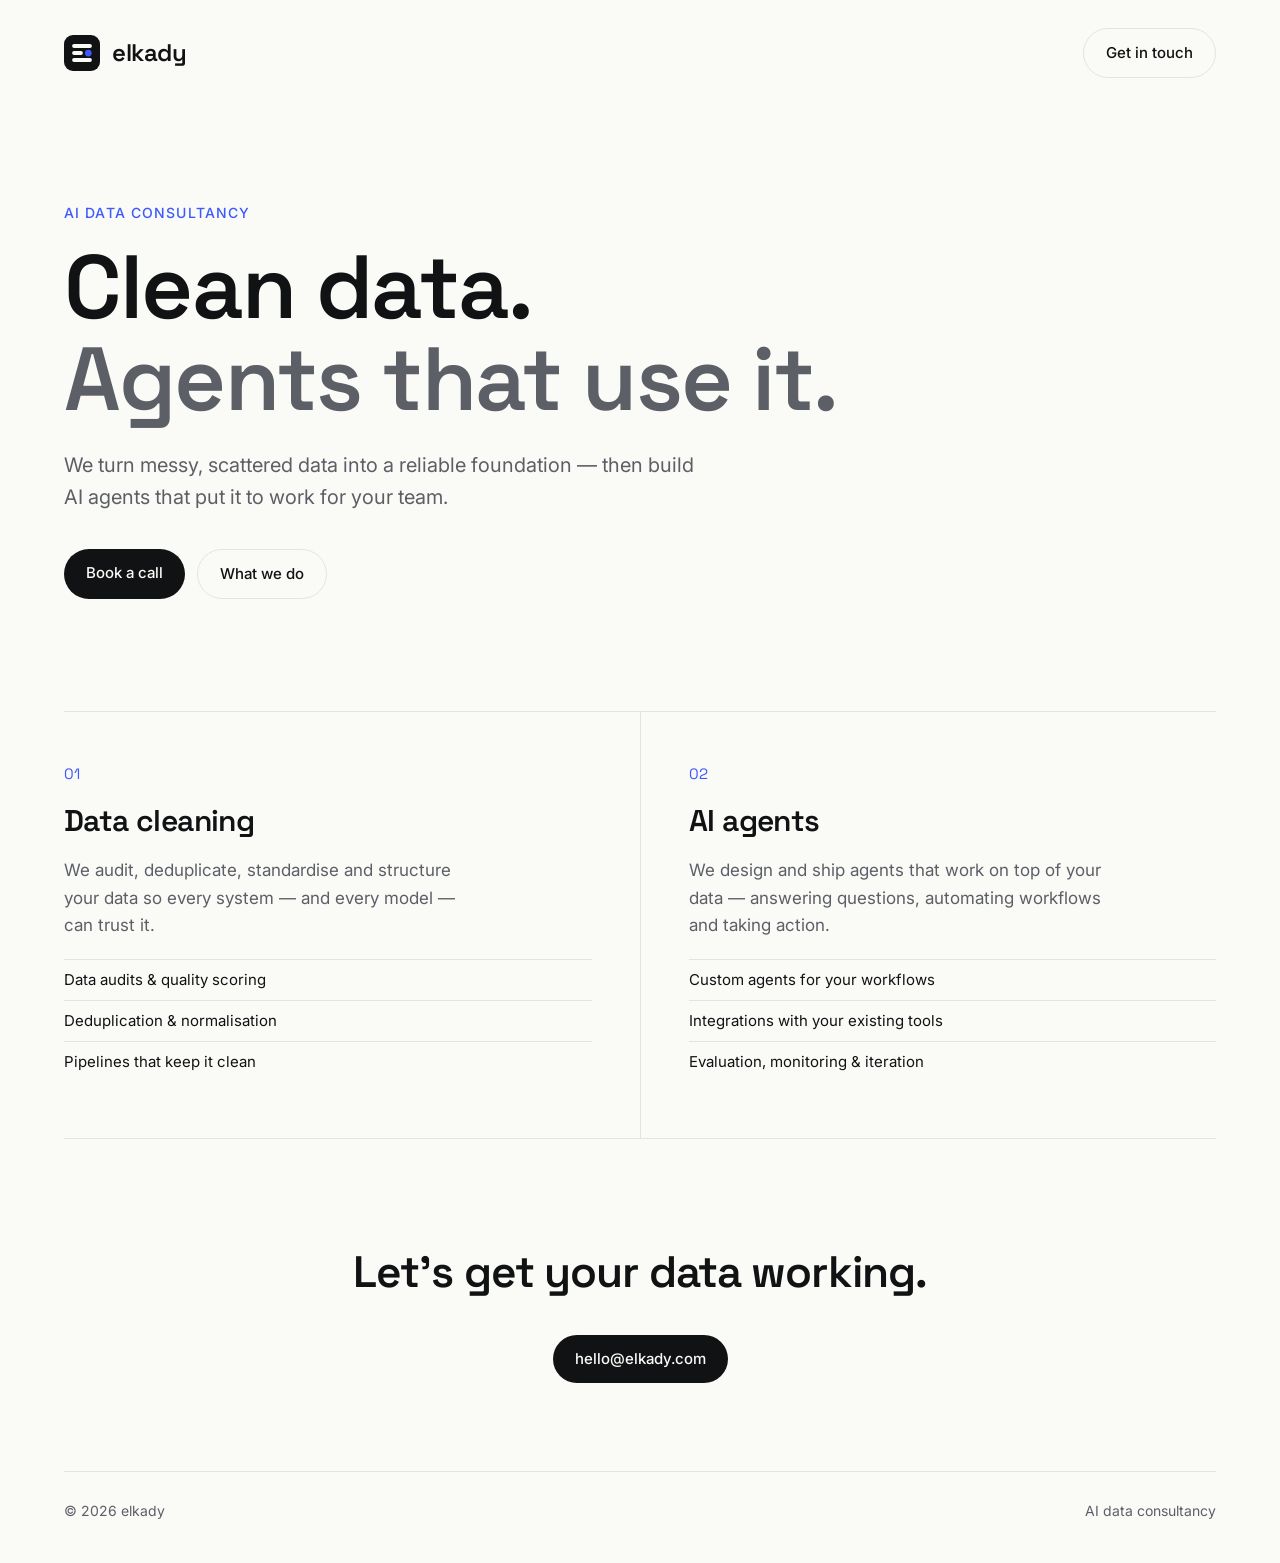
==== index.html @ a99ce864 "Add elkady landing page and logo Co-Authored-By: Claude Opus 5.5 (1M context) <noreply@anthropic.com" ====
<!doctype html>
<html lang="en">
<head>
  <meta charset="utf-8">
  <meta name="viewport" content="width=device-width, initial-scale=1">
  <title>elkady — AI Data Consultancy</title>
  <meta name="description" content="elkady cleans your data and builds AI agents that put it to work.">
  <link rel="icon" href="logo-mark.svg" type="image/svg+xml">
  <link rel="preconnect" href="https://fonts.googleapis.com">
  <link rel="preconnect" href="https://fonts.gstatic.com" crossorigin>
  <link href="https://fonts.googleapis.com/css2?family=Space+Grotesk:wght@500;600&family=Inter:wght@400;500&display=swap" rel="stylesheet">
  <style>
    :root {
      --bg: #FAFAF7;
      --ink: #111214;
      --muted: #5C5F66;
      --line: #E4E4DF;
      --accent: #3D5AFE;
      --tile: #111214;
      --tile-ink: #FAFAF7;
    }
    @media (prefers-color-scheme: dark) {
      :root:not([data-theme="light"]) {
        --bg: #0E0F11;
        --ink: #F2F2EE;
        --muted: #9A9DA4;
        --line: #24262A;
        --accent: #6B83FF;
        --tile: #F2F2EE;
        --tile-ink: #0E0F11;
      }
    }

    * { box-sizing: border-box; margin: 0; }
    body {
      background: var(--bg);
      color: var(--ink);
      font: 400 17px/1.6 Inter, system-ui, sans-serif;
      -webkit-font-smoothing: antialiased;
    }
    .wrap { padding: 0 clamp(24px, 5vw, 80px); }
    h1, h2, h3, .wordmark { font-family: "Space Grotesk", Inter, sans-serif; letter-spacing: -0.02em; }
    a { color: inherit; }

    /* Nav */
    nav { display: flex; align-items: center; justify-content: space-between; padding: 28px 0; }
    .brand { display: flex; align-items: center; gap: 12px; text-decoration: none; }
    .wordmark { font-size: 24px; font-weight: 600; }
    .mark .tile { fill: var(--tile); }
    .mark .row { fill: var(--tile-ink); }
    .mark .node { fill: var(--accent); }

    .btn {
      display: inline-block; padding: 12px 22px; border-radius: 999px;
      background: var(--ink); color: var(--bg); text-decoration: none;
      font-weight: 500; font-size: 15px; transition: opacity .15s;
    }
    .btn:hover { opacity: .85; }
    .btn.ghost { background: transparent; color: var(--ink); border: 1px solid var(--line); }

    /* Hero */
    .hero { padding: 96px 0 112px; }
    .eyebrow { color: var(--accent); font-weight: 500; font-size: 14px; letter-spacing: .08em; text-transform: uppercase; }
    h1 { font-size: clamp(44px, 7vw, 120px); line-height: 1.02; font-weight: 600; margin: 18px 0 24px; }
    h1 span { color: var(--muted); }
    .lede { font-size: 20px; color: var(--muted); max-width: 640px; }
    .actions { display: flex; gap: 12px; flex-wrap: wrap; margin-top: 36px; }

    /* Services */
    .services { display: grid; grid-template-columns: 1fr 1fr; border-top: 1px solid var(--line); }
    .service { padding: 48px 48px 56px 0; }
    .service + .service { padding: 48px 0 56px 48px; border-left: 1px solid var(--line); }
    .num { font-family: "Space Grotesk", sans-serif; color: var(--accent); font-size: 15px; }
    h2 { font-size: 30px; font-weight: 600; margin: 10px 0 12px; }
    .service p { color: var(--muted); max-width: 420px; }
    .service ul { list-style: none; padding: 0; margin-top: 20px; }
    .service li { padding: 8px 0; border-top: 1px solid var(--line); font-size: 15px; }

    /* CTA + footer */
    .cta { border-top: 1px solid var(--line); padding: 88px 0; text-align: center; }
    .cta h2 { font-size: clamp(30px, 5vw, 44px); margin-bottom: 28px; }
    footer { border-top: 1px solid var(--line); padding: 28px 0 40px; color: var(--muted); font-size: 14px; display: flex; justify-content: space-between; gap: 16px; flex-wrap: wrap; }

    @media (max-width: 720px) {
      .wrap { padding: 0 16px; }
      .hero { padding: 56px 0 72px; }
      .services { grid-template-columns: 1fr; }
      .service, .service + .service { padding: 40px 0; border-left: 0; }
      .service + .service { border-top: 1px solid var(--line); }
      nav .btn { display: none; }
    }
  </style>
</head>
<body>
  <div class="wrap">
    <nav>
      <a class="brand" href="#" aria-label="elkady home">
        <svg class="mark" width="36" height="36" viewBox="0 0 40 40" aria-hidden="true">
          <rect class="tile" width="40" height="40" rx="10"/>
          <rect class="row" x="9" y="10" width="22" height="4.5" rx="2.25"/>
          <rect class="row" x="9" y="17.75" width="12" height="4.5" rx="2.25"/>
          <circle class="node" cx="27" cy="20" r="3.75"/>
          <rect class="row" x="9" y="25.5" width="22" height="4.5" rx="2.25"/>
        </svg>
        <span class="wordmark">elkady</span>
      </a>
      <a class="btn ghost" href="mailto:hello@elkady.com">Get in touch</a>
    </nav>

    <section class="hero">
      <p class="eyebrow">AI Data Consultancy</p>
      <h1>Clean data.<br><span>Agents that use it.</span></h1>
      <p class="lede">We turn messy, scattered data into a reliable foundation — then build AI agents that put it to work for your team.</p>
      <div class="actions">
        <a class="btn" href="mailto:hello@elkady.com">Book a call</a>
        <a class="btn ghost" href="#services">What we do</a>
      </div>
    </section>

    <section class="services" id="services">
      <div class="service">
        <span class="num">01</span>
        <h2>Data cleaning</h2>
        <p>We audit, deduplicate, standardise and structure your data so every system — and every model — can trust it.</p>
        <ul>
          <li>Data audits &amp; quality scoring</li>
          <li>Deduplication &amp; normalisation</li>
          <li>Pipelines that keep it clean</li>
        </ul>
      </div>
      <div class="service">
        <span class="num">02</span>
        <h2>AI agents</h2>
        <p>We design and ship agents that work on top of your data — answering questions, automating workflows and taking action.</p>
        <ul>
          <li>Custom agents for your workflows</li>
          <li>Integrations with your existing tools</li>
          <li>Evaluation, monitoring &amp; iteration</li>
        </ul>
      </div>
    </section>

    <section class="cta">
      <h2>Let's get your data working.</h2>
      <a class="btn" href="mailto:hello@elkady.com">hello@elkady.com</a>
    </section>

    <footer>
      <span>© 2026 elkady</span>
      <span>AI data consultancy</span>
    </footer>
  </div>
</body>
</html>
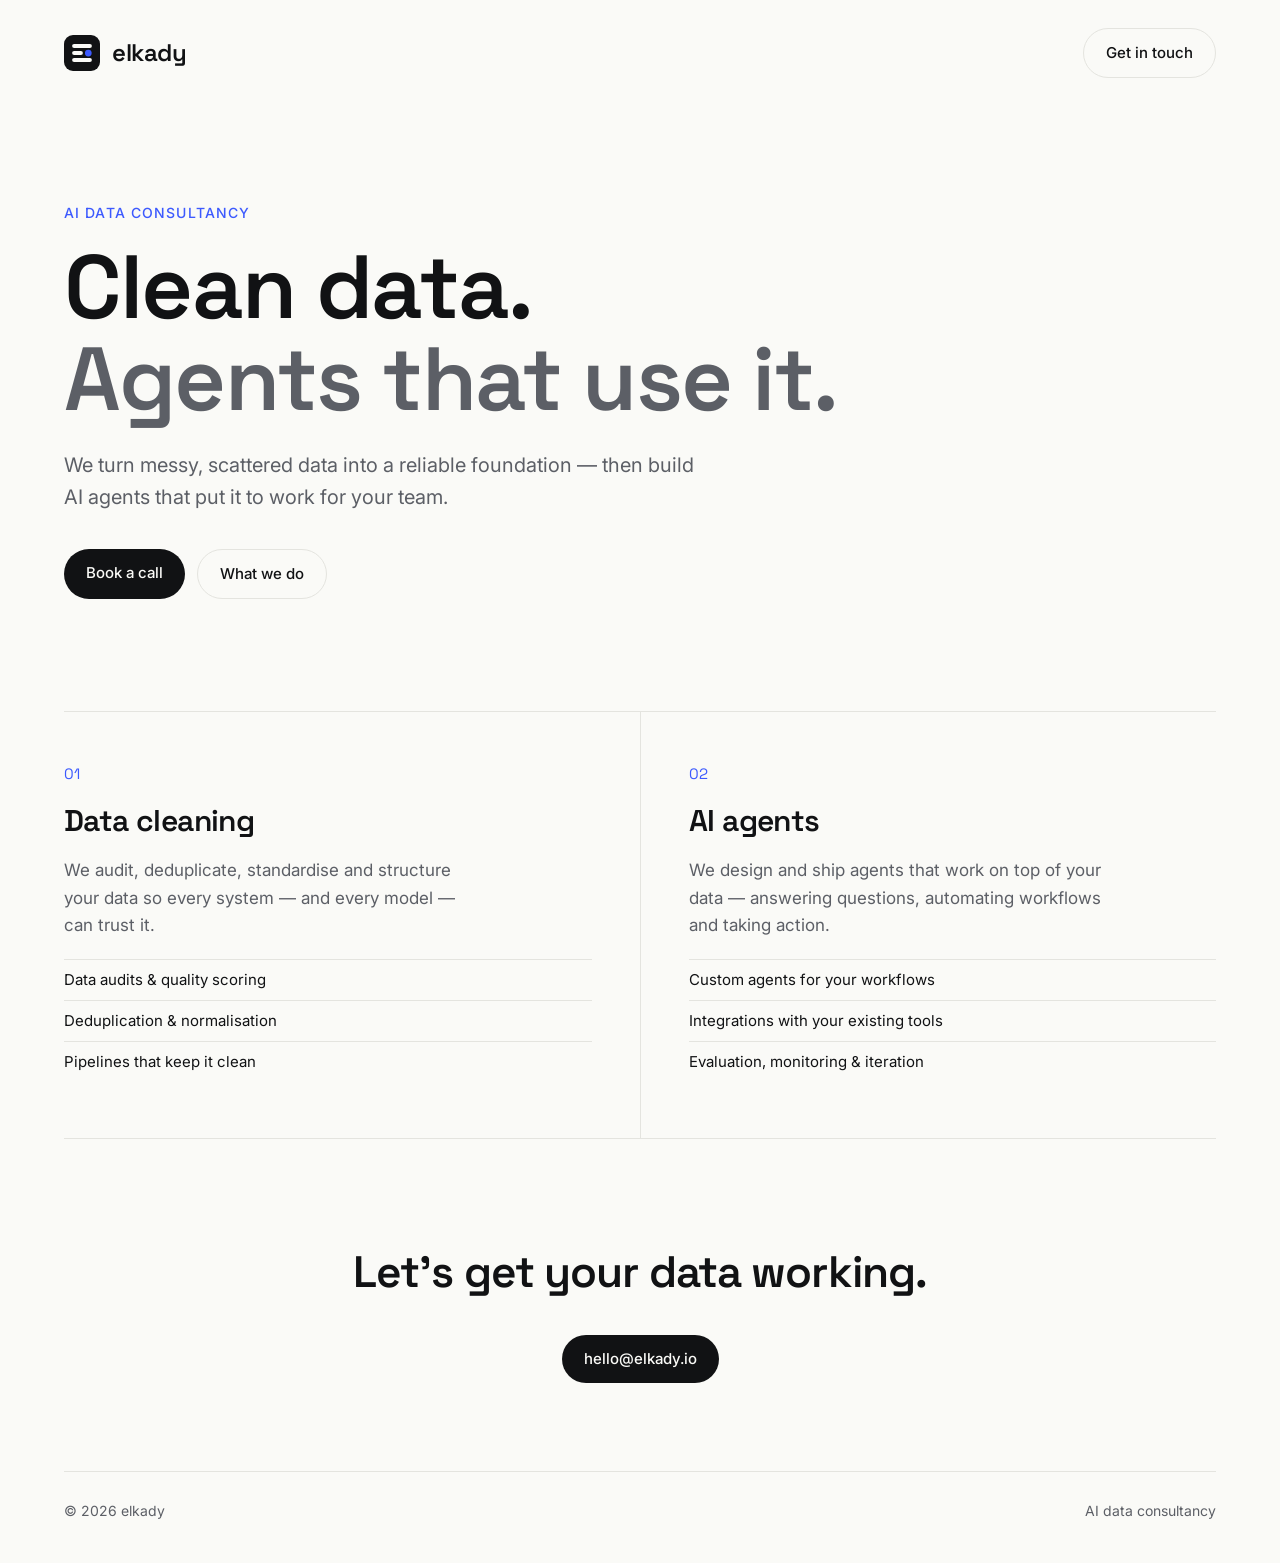
==== commit a3dae01b: "Add CNAME for elkady.io and use elkady.io contact email Co-Authored-By: Claude Opus 5.5 (1M context)" ====
--- a/index.html
+++ b/index.html
@@ -104,7 +104,7 @@
         </svg>
         <span class="wordmark">elkady</span>
       </a>
-      <a class="btn ghost" href="mailto:hello@elkady.com">Get in touch</a>
+      <a class="btn ghost" href="mailto:hello@elkady.io">Get in touch</a>
     </nav>
 
     <section class="hero">
@@ -112,7 +112,7 @@
       <h1>Clean data.<br><span>Agents that use it.</span></h1>
       <p class="lede">We turn messy, scattered data into a reliable foundation — then build AI agents that put it to work for your team.</p>
       <div class="actions">
-        <a class="btn" href="mailto:hello@elkady.com">Book a call</a>
+        <a class="btn" href="mailto:hello@elkady.io">Book a call</a>
         <a class="btn ghost" href="#services">What we do</a>
       </div>
     </section>
@@ -142,7 +142,7 @@
 
     <section class="cta">
       <h2>Let's get your data working.</h2>
-      <a class="btn" href="mailto:hello@elkady.com">hello@elkady.com</a>
+      <a class="btn" href="mailto:hello@elkady.io">hello@elkady.io</a>
     </section>
 
     <footer>
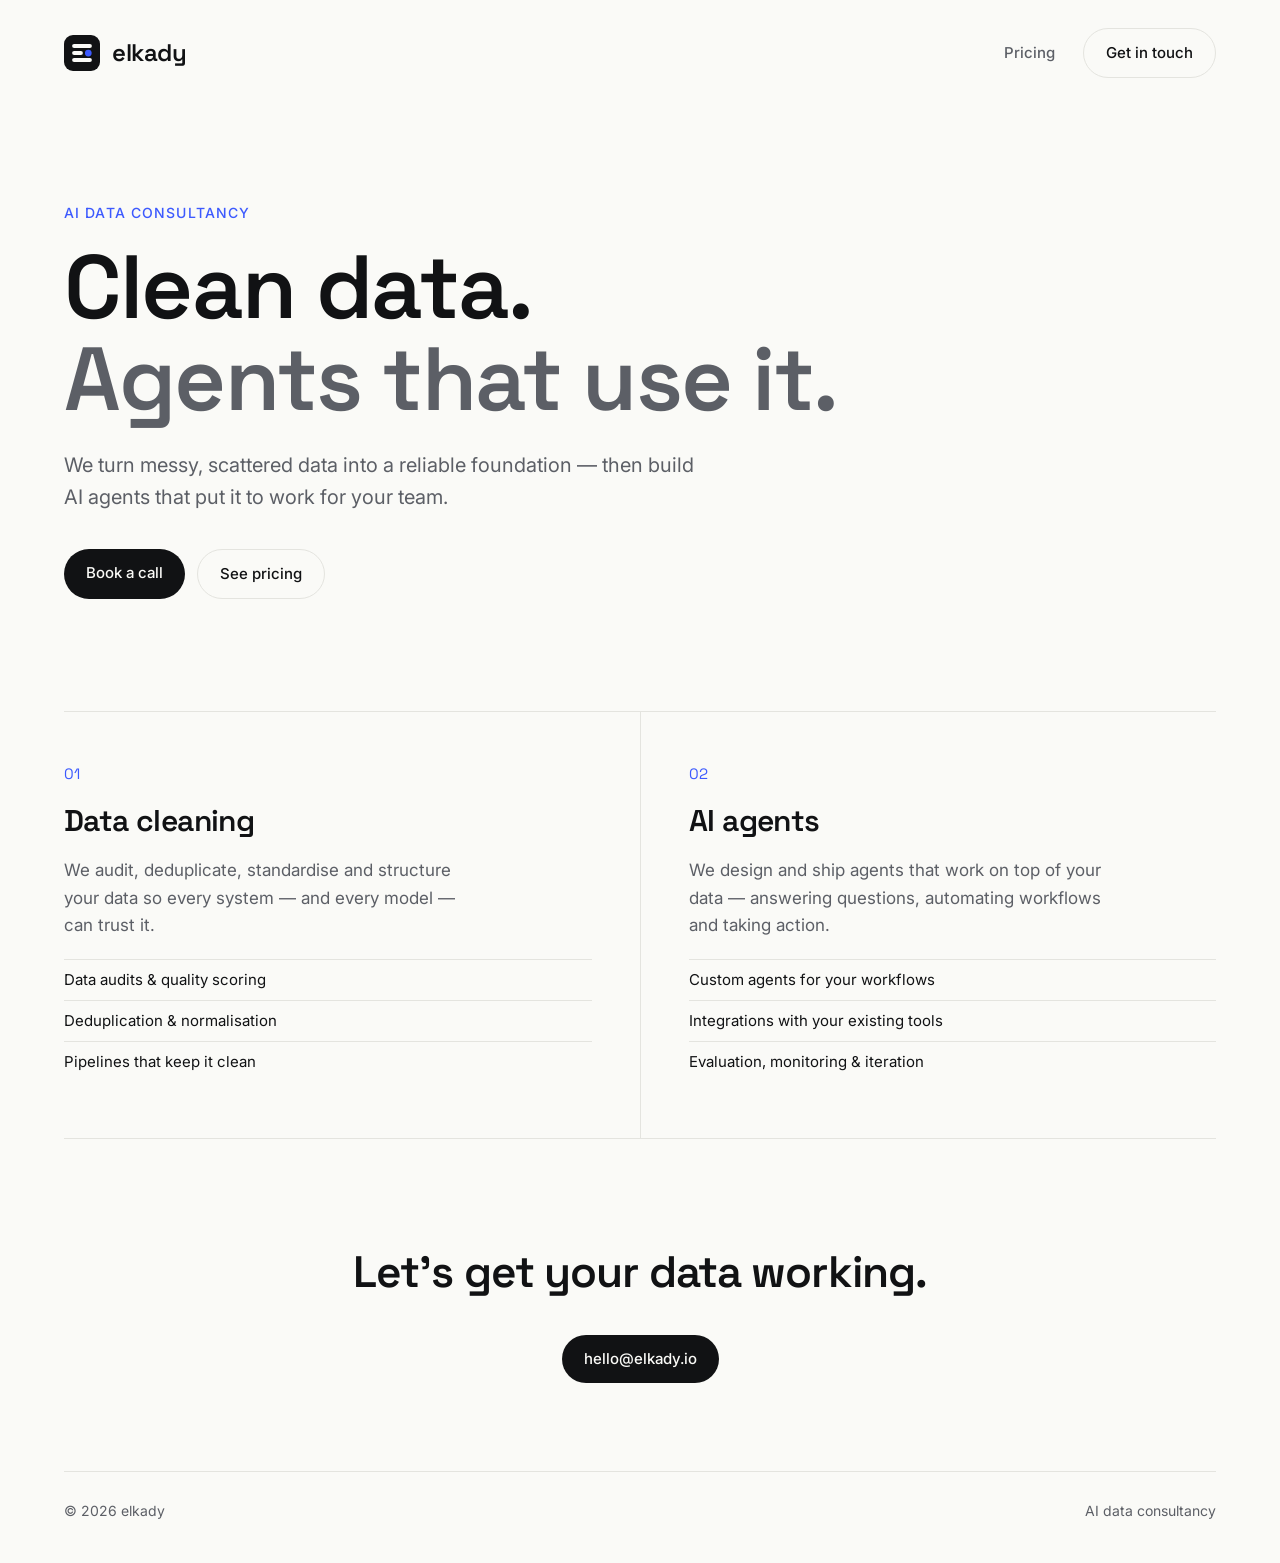
==== commit d438cc81: "Add pricing page and shared stylesheet Co-Authored-By: Claude Opus 5.5 (1M context) <noreply@anthrop" ====
--- a/index.html
+++ b/index.html
@@ -9,87 +9,7 @@
   <link rel="preconnect" href="https://fonts.googleapis.com">
   <link rel="preconnect" href="https://fonts.gstatic.com" crossorigin>
   <link href="https://fonts.googleapis.com/css2?family=Space+Grotesk:wght@500;600&family=Inter:wght@400;500&display=swap" rel="stylesheet">
-  <style>
-    :root {
-      --bg: #FAFAF7;
-      --ink: #111214;
-      --muted: #5C5F66;
-      --line: #E4E4DF;
-      --accent: #3D5AFE;
-      --tile: #111214;
-      --tile-ink: #FAFAF7;
-    }
-    @media (prefers-color-scheme: dark) {
-      :root:not([data-theme="light"]) {
-        --bg: #0E0F11;
-        --ink: #F2F2EE;
-        --muted: #9A9DA4;
-        --line: #24262A;
-        --accent: #6B83FF;
-        --tile: #F2F2EE;
-        --tile-ink: #0E0F11;
-      }
-    }
-
-    * { box-sizing: border-box; margin: 0; }
-    body {
-      background: var(--bg);
-      color: var(--ink);
-      font: 400 17px/1.6 Inter, system-ui, sans-serif;
-      -webkit-font-smoothing: antialiased;
-    }
-    .wrap { padding: 0 clamp(24px, 5vw, 80px); }
-    h1, h2, h3, .wordmark { font-family: "Space Grotesk", Inter, sans-serif; letter-spacing: -0.02em; }
-    a { color: inherit; }
-
-    /* Nav */
-    nav { display: flex; align-items: center; justify-content: space-between; padding: 28px 0; }
-    .brand { display: flex; align-items: center; gap: 12px; text-decoration: none; }
-    .wordmark { font-size: 24px; font-weight: 600; }
-    .mark .tile { fill: var(--tile); }
-    .mark .row { fill: var(--tile-ink); }
-    .mark .node { fill: var(--accent); }
-
-    .btn {
-      display: inline-block; padding: 12px 22px; border-radius: 999px;
-      background: var(--ink); color: var(--bg); text-decoration: none;
-      font-weight: 500; font-size: 15px; transition: opacity .15s;
-    }
-    .btn:hover { opacity: .85; }
-    .btn.ghost { background: transparent; color: var(--ink); border: 1px solid var(--line); }
-
-    /* Hero */
-    .hero { padding: 96px 0 112px; }
-    .eyebrow { color: var(--accent); font-weight: 500; font-size: 14px; letter-spacing: .08em; text-transform: uppercase; }
-    h1 { font-size: clamp(44px, 7vw, 120px); line-height: 1.02; font-weight: 600; margin: 18px 0 24px; }
-    h1 span { color: var(--muted); }
-    .lede { font-size: 20px; color: var(--muted); max-width: 640px; }
-    .actions { display: flex; gap: 12px; flex-wrap: wrap; margin-top: 36px; }
-
-    /* Services */
-    .services { display: grid; grid-template-columns: 1fr 1fr; border-top: 1px solid var(--line); }
-    .service { padding: 48px 48px 56px 0; }
-    .service + .service { padding: 48px 0 56px 48px; border-left: 1px solid var(--line); }
-    .num { font-family: "Space Grotesk", sans-serif; color: var(--accent); font-size: 15px; }
-    h2 { font-size: 30px; font-weight: 600; margin: 10px 0 12px; }
-    .service p { color: var(--muted); max-width: 420px; }
-    .service ul { list-style: none; padding: 0; margin-top: 20px; }
-    .service li { padding: 8px 0; border-top: 1px solid var(--line); font-size: 15px; }
-
-    /* CTA + footer */
-    .cta { border-top: 1px solid var(--line); padding: 88px 0; text-align: center; }
-    .cta h2 { font-size: clamp(30px, 5vw, 44px); margin-bottom: 28px; }
-    footer { border-top: 1px solid var(--line); padding: 28px 0 40px; color: var(--muted); font-size: 14px; display: flex; justify-content: space-between; gap: 16px; flex-wrap: wrap; }
-
-    @media (max-width: 720px) {
-      .wrap { padding: 0 16px; }
-      .hero { padding: 56px 0 72px; }
-      .services { grid-template-columns: 1fr; }
-      .service, .service + .service { padding: 40px 0; border-left: 0; }
-      .service + .service { border-top: 1px solid var(--line); }
-      nav .btn { display: none; }
-    }
-  </style>
+  <link rel="stylesheet" href="styles.css">
 </head>
 <body>
   <div class="wrap">
@@ -104,7 +24,10 @@
         </svg>
         <span class="wordmark">elkady</span>
       </a>
-      <a class="btn ghost" href="mailto:hello@elkady.io">Get in touch</a>
+      <div class="nav-links">
+        <a href="pricing.html">Pricing</a>
+        <a class="btn ghost" href="mailto:hello@elkady.io">Get in touch</a>
+      </div>
     </nav>
 
     <section class="hero">
@@ -113,7 +36,7 @@
       <p class="lede">We turn messy, scattered data into a reliable foundation — then build AI agents that put it to work for your team.</p>
       <div class="actions">
         <a class="btn" href="mailto:hello@elkady.io">Book a call</a>
-        <a class="btn ghost" href="#services">What we do</a>
+        <a class="btn ghost" href="pricing.html">See pricing</a>
       </div>
     </section>
 
--- a/styles.css
+++ b/styles.css
@@ -0,0 +1,104 @@
+:root {
+  --bg: #FAFAF7;
+  --ink: #111214;
+  --muted: #5C5F66;
+  --line: #E4E4DF;
+  --accent: #3D5AFE;
+  --tile: #111214;
+  --tile-ink: #FAFAF7;
+}
+@media (prefers-color-scheme: dark) {
+  :root:not([data-theme="light"]) {
+    --bg: #0E0F11;
+    --ink: #F2F2EE;
+    --muted: #9A9DA4;
+    --line: #24262A;
+    --accent: #6B83FF;
+    --tile: #F2F2EE;
+    --tile-ink: #0E0F11;
+  }
+}
+
+* { box-sizing: border-box; margin: 0; }
+body {
+  background: var(--bg);
+  color: var(--ink);
+  font: 400 17px/1.6 Inter, system-ui, sans-serif;
+  -webkit-font-smoothing: antialiased;
+}
+.wrap { padding: 0 clamp(24px, 5vw, 80px); }
+h1, h2, h3, .wordmark { font-family: "Space Grotesk", Inter, sans-serif; letter-spacing: -0.02em; }
+a { color: inherit; }
+
+/* Nav */
+nav { display: flex; align-items: center; justify-content: space-between; padding: 28px 0; }
+.brand { display: flex; align-items: center; gap: 12px; text-decoration: none; }
+.wordmark { font-size: 24px; font-weight: 600; }
+.mark .tile { fill: var(--tile); }
+.mark .row { fill: var(--tile-ink); }
+.mark .node { fill: var(--accent); }
+
+.btn {
+  display: inline-block; padding: 12px 22px; border-radius: 999px;
+  background: var(--ink); color: var(--bg); text-decoration: none;
+  font-weight: 500; font-size: 15px; transition: opacity .15s;
+}
+.btn:hover { opacity: .85; }
+.btn.ghost { background: transparent; color: var(--ink); border: 1px solid var(--line); }
+
+/* Hero */
+.hero { padding: 96px 0 112px; }
+.eyebrow { color: var(--accent); font-weight: 500; font-size: 14px; letter-spacing: .08em; text-transform: uppercase; }
+h1 { font-size: clamp(44px, 7vw, 120px); line-height: 1.02; font-weight: 600; margin: 18px 0 24px; }
+h1 span { color: var(--muted); }
+.lede { font-size: 20px; color: var(--muted); max-width: 640px; }
+.actions { display: flex; gap: 12px; flex-wrap: wrap; margin-top: 36px; }
+
+/* Services */
+.services { display: grid; grid-template-columns: 1fr 1fr; border-top: 1px solid var(--line); }
+.service { padding: 48px 48px 56px 0; }
+.service + .service { padding: 48px 0 56px 48px; border-left: 1px solid var(--line); }
+.num { font-family: "Space Grotesk", sans-serif; color: var(--accent); font-size: 15px; }
+h2 { font-size: 30px; font-weight: 600; margin: 10px 0 12px; }
+.service p { color: var(--muted); max-width: 420px; }
+.service ul { list-style: none; padding: 0; margin-top: 20px; }
+.service li { padding: 8px 0; border-top: 1px solid var(--line); font-size: 15px; }
+
+/* CTA + footer */
+.cta { border-top: 1px solid var(--line); padding: 88px 0; text-align: center; }
+.cta h2 { font-size: clamp(30px, 5vw, 44px); margin-bottom: 28px; }
+footer { border-top: 1px solid var(--line); padding: 28px 0 40px; color: var(--muted); font-size: 14px; display: flex; justify-content: space-between; gap: 16px; flex-wrap: wrap; }
+
+@media (max-width: 720px) {
+  .wrap { padding: 0 16px; }
+  .hero { padding: 56px 0 72px; }
+  .services { grid-template-columns: 1fr; }
+  .service, .service + .service { padding: 40px 0; border-left: 0; }
+  .service + .service { border-top: 1px solid var(--line); }
+  nav .btn { display: none; }
+}
+
+/* Nav links */
+.nav-links { display: flex; align-items: center; gap: 28px; }
+.nav-links > a:not(.btn) { text-decoration: none; font-weight: 500; font-size: 15px; color: var(--muted); }
+.nav-links > a:not(.btn):hover, .nav-links > a[aria-current] { color: var(--ink); }
+
+/* Pricing */
+.page-head { padding: 72px 0 56px; }
+.page-head h1 { font-size: clamp(40px, 6vw, 80px); }
+.plans { display: grid; grid-template-columns: repeat(3, 1fr); gap: 20px; padding-bottom: 96px; }
+.plan { border: 1px solid var(--line); border-radius: 20px; padding: 36px; display: flex; flex-direction: column; }
+.plan.featured { border-color: var(--accent); box-shadow: 0 0 0 1px var(--accent); }
+.plan h2 { font-size: 24px; margin: 0 0 6px; }
+.plan .tag { font-size: 13px; font-weight: 500; color: var(--accent); text-transform: uppercase; letter-spacing: .08em; min-height: 20px; }
+.plan .desc { color: var(--muted); font-size: 15px; margin-bottom: 28px; }
+.price { font-family: "Space Grotesk", sans-serif; font-size: 44px; font-weight: 600; letter-spacing: -0.02em; line-height: 1; }
+.price small { font-size: 16px; font-weight: 500; color: var(--muted); letter-spacing: 0; }
+.plan ul { list-style: none; padding: 0; margin: 28px 0 32px; flex: 1; }
+.plan li { padding: 10px 0; border-top: 1px solid var(--line); font-size: 15px; }
+.plan .btn { text-align: center; }
+.note { color: var(--muted); font-size: 14px; padding-bottom: 72px; max-width: 720px; }
+
+@media (max-width: 900px) {
+  .plans { grid-template-columns: 1fr; }
+}
